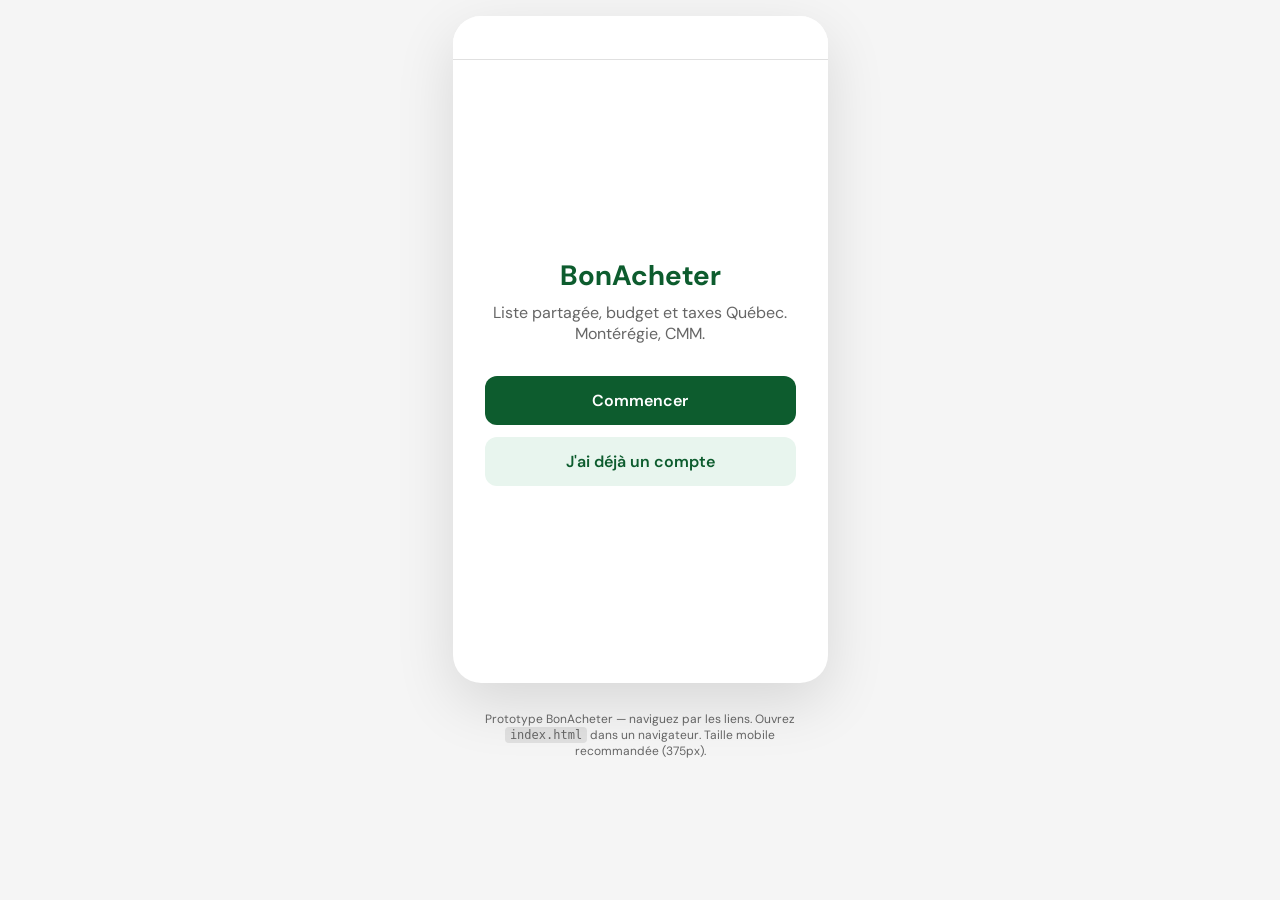
==== mockup/index.html @ 43c7885a "Initial import: BonAcheter iOS app, design, and docs SwiftUI app under ios/ with local auth, email v" ====
<!DOCTYPE html>
<html lang="fr">
<head>
  <meta charset="UTF-8">
  <meta name="viewport" content="width=device-width, initial-scale=1, maximum-scale=1, user-scalable=no">
  <title>BonAcheter — Prototype</title>
  <link rel="preconnect" href="https://fonts.googleapis.com">
  <link rel="preconnect" href="https://fonts.gstatic.com" crossorigin>
  <link href="https://fonts.googleapis.com/css2?family=DM+Sans:ital,opsz,wght@0,9..40,400;0,9..40,500;0,9..40,600;0,9..40,700&display=swap" rel="stylesheet">
  <link rel="stylesheet" href="styles.css">
</head>
<body>
  <div class="phone">
    <div class="status-bar"></div>

    <!-- Screen: Landing -->
    <div id="screen-landing" class="screen active">
      <div class="screen-content landing-content">
        <h1 class="logo">BonAcheter</h1>
        <p class="subtitle">Liste partagée, budget et taxes Québec.<br>Montérégie, CMM.</p>
        <a href="#screen-lang" class="btn btn-primary block">Commencer</a>
        <a href="#screen-dashboard" class="btn btn-secondary block">J'ai déjà un compte</a>
      </div>
    </div>

    <!-- Screen: Dashboard -->
    <div id="screen-dashboard" class="screen">
      <header class="header">
        <h2>Tableau de bord</h2>
      </header>
      <div class="screen-content dashboard-content">
        <div class="dashboard-summary">
          <p class="label">Budget période</p>
          <p class="budget-big">80 $ <span>restants / 200 $</span></p>
          <div class="progress"><div class="progress-fill" style="width:60%"></div></div>
        </div>
        <a href="#screen-list" class="dashboard-card">Ma liste <span class="arrow">→</span></a>
        <a href="#screen-budget" class="dashboard-card">Budget <span class="arrow">→</span></a>
        <a href="#screen-record" class="dashboard-card">
          Dernière course <span class="arrow">→</span>
          <span class="card-meta">IGA — 45,20 $</span>
        </a>
        <a href="#screen-settings" class="dashboard-card">Paramètres <span class="arrow">→</span></a>
      </div>
    </div>

    <!-- Screen: Onboarding Langue -->
    <div id="screen-lang" class="screen">
      <div class="screen-content">
        <h1 class="logo">BonAcheter</h1>
        <p class="subtitle">Choisissez votre langue</p>
        <div class="btn-group">
          <a href="#screen-household" class="btn btn-primary">Français</a>
          <a href="#screen-household" class="btn btn-secondary">English</a>
        </div>
      </div>
    </div>

    <!-- Screen: Créer / Rejoindre foyer -->
    <div id="screen-household" class="screen">
      <header class="header">
        <a href="#screen-lang" class="back">←</a>
        <h2>Foyer</h2>
      </header>
      <div class="screen-content">
        <a href="#screen-region" class="btn btn-primary block">Créer un foyer</a>
        <p class="or">ou</p>
        <input type="text" class="input" placeholder="Code d'invitation" aria-label="Code d'invitation">
        <a href="#screen-region" class="btn btn-secondary block">Rejoindre</a>
      </div>
    </div>

    <!-- Screen: Région -->
    <div id="screen-region" class="screen">
      <header class="header">
        <a href="#screen-household" class="back">←</a>
        <h2>Région d'achat</h2>
      </header>
      <div class="screen-content">
        <p class="label">Pays / Province</p>
        <p class="value">Canada — Québec</p>
        <p class="label">Région(s)</p>
        <label class="checkbox"><input type="checkbox" checked> Montérégie</label>
        <label class="checkbox"><input type="checkbox" checked> CMM</label>
        <p class="label">Ville</p>
        <select class="input">
          <option>Longueuil</option>
          <option>Saint-Jean-sur-Richelieu</option>
          <option>Montréal</option>
        </select>
        <a href="#screen-dashboard" class="btn btn-primary block">Continuer</a>
      </div>
    </div>

    <!-- Screen: Liste principale -->
    <div id="screen-list" class="screen">
      <header class="header">
        <h2>Ma liste</h2>
        <a href="#screen-dashboard" class="icon-home" aria-label="Accueil">⌂</a>
        <a href="#screen-settings" class="icon" aria-label="Paramètres">⚙</a>
      </header>
      <div class="budget-bar">
        <span>Budget</span>
        <span class="budget-value">120 $ / 200 $</span>
        <div class="progress"><div class="progress-fill" style="width:60%"></div></div>
        <span class="period">Bi-hebdo</span>
      </div>
      <div class="screen-content list-content">
        <ul class="item-list">
          <li class="item"><span class="item-name">Lait 2%</span><span class="item-meta">1 L · 0% tax</span></li>
          <li class="item"><span class="item-name">Pain brun</span><span class="item-meta">1 · 0% tax</span></li>
          <li class="item"><span class="item-name">Yogourt</span><span class="item-meta">2 · 14,98% tax</span></li>
        </ul>
        <a href="#screen-add-item" class="btn btn-primary block">+ Ajouter un article</a>
        <a href="#screen-record" class="btn btn-secondary block">J'ai fait les courses</a>
      </div>
    </div>

    <!-- Screen: Ajouter article -->
    <div id="screen-add-item" class="screen">
      <header class="header">
        <a href="#screen-list" class="back">←</a>
        <h2>Nouvel article</h2>
      </header>
      <div class="screen-content form">
        <label class="label">Nom</label>
        <input type="text" class="input" placeholder="ex. Lait 2%">
        <label class="label">Quantité / Unité</label>
        <div class="row">
          <input type="number" class="input" value="1" style="width:4rem">
          <input type="text" class="input" placeholder="L, kg, pièce" style="flex:1">
        </div>
        <label class="label">Taxe</label>
        <div class="btn-group small">
          <button type="button" class="btn btn-secondary active">0% (alimentaire)</button>
          <button type="button" class="btn btn-secondary">14,98% (taxable)</button>
        </div>
        <a href="#screen-scanner" class="btn btn-outline block">📷 Scanner code-barres</a>
        <a href="#screen-list" class="btn btn-primary block">Enregistrer</a>
      </div>
    </div>

    <!-- Screen: Scanner (mock) -->
    <div id="screen-scanner" class="screen">
      <header class="header">
        <a href="#screen-add-item" class="back">←</a>
        <h2>Scanner</h2>
      </header>
      <div class="scanner-area">
        <div class="scanner-placeholder">Vue caméra (mock)<br>Code-barres / QR</div>
        <a href="#screen-add-item" class="btn btn-primary">Simuler un scan réussi</a>
      </div>
    </div>

    <!-- Screen: Budget -->
    <div id="screen-budget" class="screen">
      <header class="header">
        <a href="#screen-dashboard" class="back">←</a>
        <h2>Budget</h2>
      </header>
      <div class="screen-content form">
        <label class="label">Période</label>
        <div class="btn-group small">
          <button type="button" class="btn btn-primary active">Bi-hebdo</button>
          <button type="button" class="btn btn-secondary">Mensuel</button>
        </div>
        <label class="label">Montant (CAD)</label>
        <input type="number" class="input" value="200" placeholder="200">
        <p class="muted">Solde actuel : 80 $ restants</p>
        <a href="#screen-dashboard" class="btn btn-primary block">Enregistrer</a>
      </div>
    </div>

    <!-- Screen: Enregistrer une course -->
    <div id="screen-record" class="screen">
      <header class="header">
        <a href="#screen-dashboard" class="back">←</a>
        <h2>Enregistrer la course</h2>
      </header>
      <div class="screen-content form">
        <input type="text" class="input" placeholder="Magasin (ex. IGA, Maxi)">
        <div class="purchase-items">
          <label class="checkbox row">
            <input type="checkbox">
            <span>Lait 2%</span>
            <input type="text" class="input price" placeholder="Prix $" style="width:5rem">
          </label>
          <label class="checkbox row">
            <input type="checkbox">
            <span>Pain brun</span>
            <input type="text" class="input price" placeholder="Prix $" style="width:5rem">
          </label>
          <label class="checkbox row">
            <input type="checkbox" checked>
            <span>Yogourt</span>
            <input type="text" class="input price" value="4.99" style="width:5rem">
          </label>
        </div>
        <div class="totals">
          <p>Sous-total <span>4,99 $</span></p>
          <p>Taxes <span>0,75 $</span></p>
          <p class="total">Total <span>5,74 $</span></p>
        </div>
        <a href="#screen-dashboard" class="btn btn-primary block">Enregistrer la course</a>
      </div>
    </div>

    <!-- Screen: Paramètres -->
    <div id="screen-settings" class="screen">
      <header class="header">
        <a href="#screen-dashboard" class="back">←</a>
        <h2>Paramètres</h2>
      </header>
      <div class="screen-content form">
        <p class="label">Région(s) d'achat</p>
        <p class="value">Montérégie, CMM — Longueuil</p>
        <p class="label">Langue</p>
        <select class="input"><option>Français</option><option>English</option></select>
        <p class="label">Foyer</p>
        <a href="#" class="btn btn-outline block">Inviter des membres</a>
        <a href="#screen-landing" class="btn btn-secondary block">Déconnexion</a>
      </div>
    </div>

    <!-- Nav: from list to budget (link in budget bar would go to #screen-budget) -->
  </div>

  <p class="prototype-note">Prototype BonAcheter — naviguez par les liens. Ouvrez <code>index.html</code> dans un navigateur. Taille mobile recommandée (375px).</p>

      <script>
    (function() {
      var hash = window.location.hash || '#screen-landing';
      function showScreen(id) {
        document.querySelectorAll('.screen').forEach(function(s) { s.classList.remove('active'); });
        var el = document.getElementById(id);
        if (el) el.classList.add('active');
      }
      window.addEventListener('hashchange', function() { showScreen(window.location.hash.slice(1)); });
      showScreen(hash.slice(1));
      var budgetBar = document.querySelector('.budget-bar');
      if (budgetBar) budgetBar.addEventListener('click', function() { window.location.hash = '#screen-budget'; });
    })();
  </script>
</body>
</html>
---- mockup/styles.css ----
/* BonAcheter — prototype mockup (mobile-first) */

:root {
  --bg: #f5f5f5;
  --surface: #fff;
  --text: #1a1a1a;
  --text-muted: #666;
  --primary: #0d5c2e;
  --primary-light: #e8f5ee;
  --border: #e0e0e0;
  --radius: 12px;
  --font: 'DM Sans', -apple-system, sans-serif;
}

* {
  box-sizing: border-box;
}

body {
  margin: 0;
  font-family: var(--font);
  font-size: 16px;
  background: var(--bg);
  color: var(--text);
  min-height: 100vh;
  display: flex;
  flex-direction: column;
  align-items: center;
  padding: 1rem;
}

.phone {
  width: 100%;
  max-width: 375px;
  min-height: 667px;
  background: var(--surface);
  border-radius: 28px;
  box-shadow: 0 20px 60px rgba(0,0,0,.12);
  overflow: hidden;
  position: relative;
}

.status-bar {
  height: 44px;
  background: var(--surface);
  border-bottom: 1px solid var(--border);
}

.screen {
  display: none;
  flex-direction: column;
  min-height: calc(667px - 44px);
}

.screen.active {
  display: flex;
}

.header {
  display: flex;
  align-items: center;
  justify-content: center;
  gap: 0.5rem;
  padding: 12px 16px;
  border-bottom: 1px solid var(--border);
  position: relative;
}

.header .back {
  position: absolute;
  left: 16px;
  color: var(--primary);
  text-decoration: none;
  font-weight: 600;
}

.header .icon {
  position: absolute;
  right: 16px;
  color: var(--text);
  text-decoration: none;
  font-size: 1.25rem;
}

.header .icon-home {
  position: absolute;
  right: 48px;
  color: var(--text);
  text-decoration: none;
  font-size: 1.25rem;
}

.header h2 {
  margin: 0;
  font-size: 1.125rem;
  font-weight: 600;
}

.screen-content {
  flex: 1;
  padding: 24px 20px;
  overflow-y: auto;
}

.screen-content.form .label,
.screen-content .label {
  display: block;
  font-size: 0.875rem;
  color: var(--text-muted);
  margin-top: 1rem;
  margin-bottom: 0.25rem;
}

.screen-content.form .label:first-child,
.screen-content .label:first-child { margin-top: 0; }

/* Landing */
#screen-landing .landing-content,
#screen-lang .screen-content {
  display: flex;
  flex-direction: column;
  align-items: center;
  justify-content: center;
  text-align: center;
  padding: 2rem;
}

#screen-landing .landing-content .btn { margin-bottom: 0.75rem; }
#screen-landing .landing-content .btn:last-child { margin-bottom: 0; }

/* Dashboard */
.dashboard-content { padding-top: 0.5rem; }

.dashboard-summary {
  background: var(--primary-light);
  border-radius: var(--radius);
  padding: 1rem 1.25rem;
  margin-bottom: 1.25rem;
}

.dashboard-summary .label { margin: 0 0 0.25rem; }

.budget-big {
  font-size: 1.25rem;
  font-weight: 700;
  color: var(--primary);
  margin: 0 0 0.5rem;
}

.budget-big span { font-weight: 400; color: var(--text-muted); font-size: 0.9375rem; }

.dashboard-summary .progress { margin: 0.5rem 0 0; }

.dashboard-card {
  display: flex;
  flex-wrap: wrap;
  align-items: center;
  justify-content: space-between;
  padding: 1rem 1.25rem;
  margin-bottom: 0.5rem;
  border: 1px solid var(--border);
  border-radius: var(--radius);
  text-decoration: none;
  color: var(--text);
  font-weight: 500;
  transition: background 0.15s;
}

.dashboard-card:hover { background: var(--bg); }

.dashboard-card .arrow {
  font-size: 1rem;
  color: var(--text-muted);
}

.dashboard-card .card-meta {
  width: 100%;
  font-size: 0.8125rem;
  font-weight: 400;
  color: var(--text-muted);
  margin-top: 0.25rem;
}

/* Onboarding langue */
#screen-lang .screen-content {
  display: flex;
  flex-direction: column;
  align-items: center;
  justify-content: center;
  text-align: center;
  padding: 2rem;
}

.logo {
  font-size: 1.75rem;
  font-weight: 700;
  color: var(--primary);
  margin: 0 0 0.5rem;
}

.subtitle {
  color: var(--text-muted);
  margin: 0 0 2rem;
}

.btn-group {
  display: flex;
  flex-direction: column;
  gap: 0.75rem;
  width: 100%;
}

.btn-group.small {
  flex-direction: row;
  flex-wrap: wrap;
}

.btn {
  display: inline-flex;
  align-items: center;
  justify-content: center;
  padding: 14px 20px;
  border-radius: var(--radius);
  font-family: var(--font);
  font-size: 1rem;
  font-weight: 600;
  text-decoration: none;
  border: none;
  cursor: pointer;
  transition: opacity 0.15s;
}

.btn:hover { opacity: 0.9; }

.btn-primary {
  background: var(--primary);
  color: #fff;
}

.btn-secondary {
  background: var(--primary-light);
  color: var(--primary);
}

.btn-outline {
  background: transparent;
  color: var(--primary);
  border: 2px solid var(--primary);
}

.btn.block { width: 100%; }

.or {
  text-align: center;
  margin: 1rem 0;
  color: var(--text-muted);
  font-size: 0.875rem;
}

.input {
  width: 100%;
  padding: 12px 14px;
  border: 1px solid var(--border);
  border-radius: 8px;
  font-family: var(--font);
  font-size: 1rem;
  margin-bottom: 0.75rem;
}

.input:last-of-type { margin-bottom: 1rem; }

.checkbox {
  display: flex;
  align-items: center;
  gap: 0.5rem;
  margin-bottom: 0.5rem;
  cursor: pointer;
}

.checkbox.row {
  flex-wrap: wrap;
  gap: 0.5rem;
}

.checkbox input { flex-shrink: 0; }

.value {
  color: var(--text-muted);
  font-size: 0.9375rem;
  margin: 0 0 1rem;
}

/* Budget bar on list */
.budget-bar {
  padding: 12px 20px;
  background: var(--primary-light);
  border-bottom: 1px solid var(--border);
  cursor: pointer;
}

.budget-bar span { font-size: 0.8125rem; color: var(--text-muted); }

.budget-value { font-weight: 600; color: var(--primary); margin-left: 0.5rem; }

.progress {
  height: 6px;
  background: var(--border);
  border-radius: 3px;
  margin: 6px 0 4px;
  overflow: hidden;
}

.progress-fill {
  height: 100%;
  background: var(--primary);
  border-radius: 3px;
  transition: width 0.2s;
}

.period { font-size: 0.75rem; color: var(--text-muted); }

/* List */
.list-content { padding-top: 0.5rem; }

.item-list {
  list-style: none;
  padding: 0;
  margin: 0 0 1.5rem;
}

.item {
  display: flex;
  justify-content: space-between;
  align-items: center;
  padding: 14px 0;
  border-bottom: 1px solid var(--border);
}

.item-name { font-weight: 500; }

.item-meta { font-size: 0.8125rem; color: var(--text-muted); }

/* Scanner mock */
.scanner-area {
  flex: 1;
  display: flex;
  flex-direction: column;
  align-items: center;
  justify-content: center;
  padding: 2rem;
  background: #111;
  color: #666;
}

.scanner-placeholder {
  text-align: center;
  margin-bottom: 2rem;
  font-size: 0.875rem;
}

.scanner-area .btn-primary { background: #333; }

/* Purchase / totals */
.purchase-items { margin: 1rem 0; }

.purchase-items .checkbox { margin-bottom: 0.75rem; }

.purchase-items .price { margin-bottom: 0; margin-left: auto; }

.totals {
  border-top: 1px solid var(--border);
  padding-top: 1rem;
  margin: 1rem 0;
  font-size: 0.9375rem;
}

.totals p { display: flex; justify-content: space-between; margin: 0.25rem 0; }

.totals .total { font-weight: 700; font-size: 1.125rem; margin-top: 0.5rem; }

.muted { font-size: 0.8125rem; color: var(--text-muted); margin: 0.5rem 0; }

.row {
  display: flex;
  align-items: center;
  gap: 0.5rem;
}

.prototype-note {
  max-width: 375px;
  margin-top: 1rem;
  padding: 0.75rem;
  font-size: 0.75rem;
  color: var(--text-muted);
  text-align: center;
}

.prototype-note code { background: var(--border); padding: 0.1em 0.4em; border-radius: 4px; }
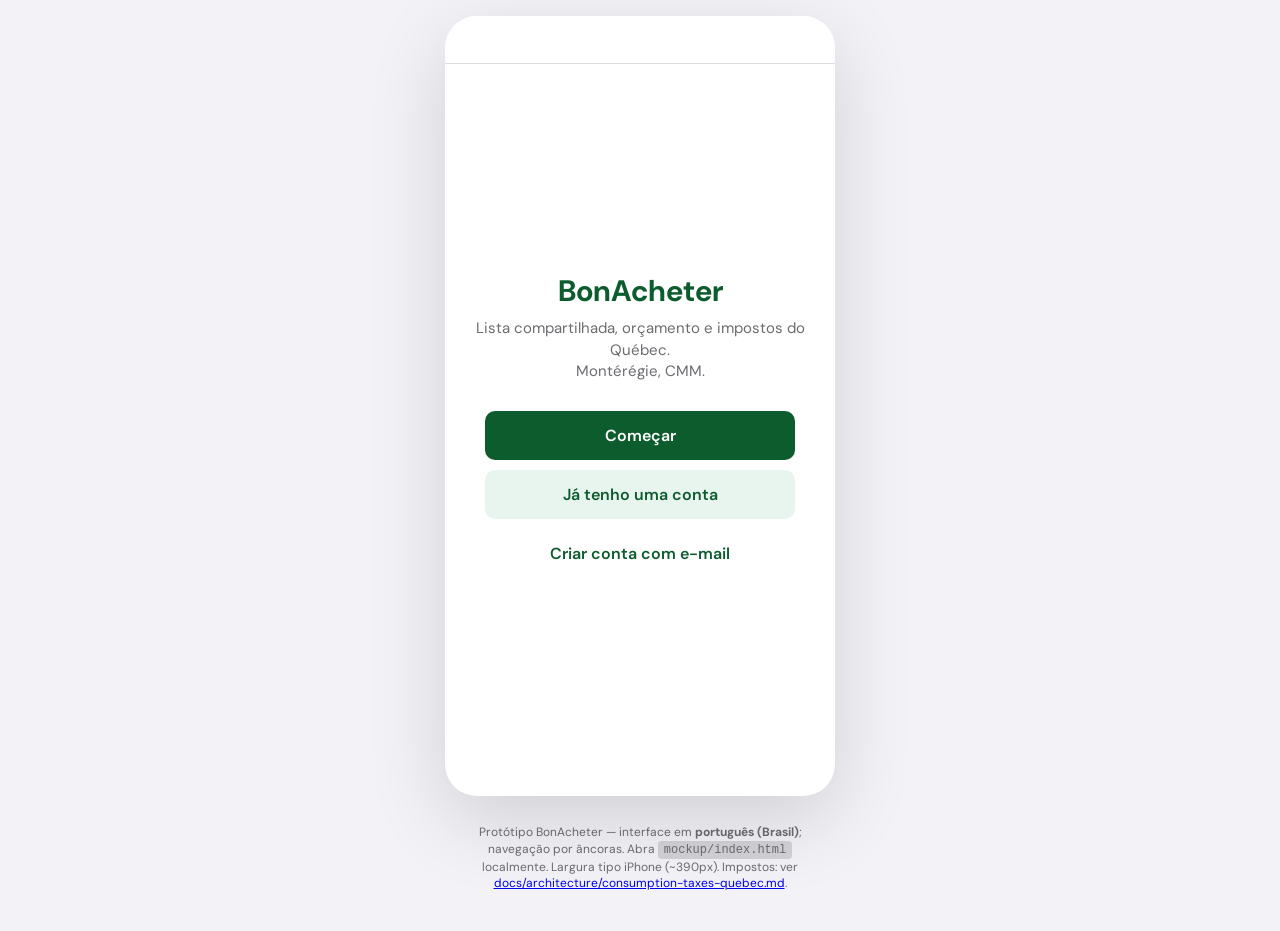
==== commit 952e64c7: "feat(ios): transparência fiscal alinhada ao mockup (Québec) - ListItem.taxCategorySource e TaxCatego" ====
--- a/mockup/index.html
+++ b/mockup/index.html
@@ -1,9 +1,9 @@
 <!DOCTYPE html>
-<html lang="fr">
+<html lang="pt-BR">
 <head>
   <meta charset="UTF-8">
-  <meta name="viewport" content="width=device-width, initial-scale=1, maximum-scale=1, user-scalable=no">
-  <title>BonAcheter — Prototype</title>
+  <meta name="viewport" content="width=device-width, initial-scale=1, viewport-fit=cover">
+  <title>BonAcheter — Protótipo</title>
   <link rel="preconnect" href="https://fonts.googleapis.com">
   <link rel="preconnect" href="https://fonts.gstatic.com" crossorigin>
   <link href="https://fonts.googleapis.com/css2?family=DM+Sans:ital,opsz,wght@0,9..40,400;0,9..40,500;0,9..40,600;0,9..40,700&display=swap" rel="stylesheet">
@@ -11,235 +11,582 @@
 </head>
 <body>
   <div class="phone">
-    <div class="status-bar"></div>
-
-    <!-- Screen: Landing -->
-    <div id="screen-landing" class="screen active">
-      <div class="screen-content landing-content">
-        <h1 class="logo">BonAcheter</h1>
-        <p class="subtitle">Liste partagée, budget et taxes Québec.<br>Montérégie, CMM.</p>
-        <a href="#screen-lang" class="btn btn-primary block">Commencer</a>
-        <a href="#screen-dashboard" class="btn btn-secondary block">J'ai déjà un compte</a>
+    <div class="status-bar" aria-hidden="true"></div>
+
+    <div class="stage">
+      <div id="screen-landing" class="screen active">
+        <div class="screen-body screen-body--center">
+          <h1 class="logo">BonAcheter</h1>
+          <p class="subtitle">Lista compartilhada, orçamento e impostos do Québec.<br>Montérégie, CMM.</p>
+          <a href="#screen-lang" class="btn btn-primary block">Começar</a>
+          <a href="#screen-dashboard" class="btn btn-secondary block">Já tenho uma conta</a>
+          <a href="#screen-signup" class="btn btn-ghost block">Criar conta com e-mail</a>
+        </div>
+      </div>
+
+      <div id="screen-signup" class="screen">
+        <header class="header">
+          <a href="#screen-landing" class="back" aria-label="Voltar">←</a>
+          <h2>Conta</h2>
+        </header>
+        <div class="screen-body">
+          <p class="muted">Protótipo: telas de login com passkey / e-mail estão no app iOS.</p>
+          <label class="field-label" for="signup-email">E-mail</label>
+          <input id="signup-email" type="email" class="input" placeholder="voce@exemplo.ca" autocomplete="off">
+          <a href="#screen-lang" class="btn btn-primary block">Continuar (mock)</a>
+        </div>
+      </div>
+
+      <div id="screen-lang" class="screen">
+        <div class="screen-body screen-body--center">
+          <h1 class="logo">BonAcheter</h1>
+          <p class="subtitle">Escolha seu idioma</p>
+          <p class="hint">Você pode fixar um idioma ou seguir o sistema (app iOS).</p>
+          <a href="#screen-household" class="btn btn-primary block">Português</a>
+          <a href="#screen-household" class="btn btn-secondary block">English</a>
+        </div>
+      </div>
+
+      <div id="screen-household" class="screen">
+        <header class="header">
+          <a href="#screen-lang" class="back" aria-label="Voltar">←</a>
+          <h2>Lar</h2>
+        </header>
+        <div class="screen-body">
+          <a href="#screen-region" class="btn btn-primary block">Criar um lar</a>
+          <p class="or">ou</p>
+          <label class="field-label" for="invite-code">Código de convite</label>
+          <input id="invite-code" type="text" class="input" placeholder="Código de convite" autocomplete="off">
+          <a href="#screen-region" class="btn btn-secondary block">Entrar</a>
+        </div>
+      </div>
+
+      <div id="screen-region" class="screen">
+        <header class="header">
+          <a href="#screen-household" class="back" aria-label="Voltar">←</a>
+          <h2>Região de compra</h2>
+        </header>
+        <div class="screen-body">
+          <label class="field-label">País / província</label>
+          <p class="muted" style="margin-top:0">Canadá — Québec</p>
+          <label class="field-label">Região(ões)</label>
+          <label class="checkbox-line"><input type="checkbox" checked> Montérégie</label>
+          <label class="checkbox-line"><input type="checkbox" checked> CMM</label>
+          <label class="field-label" for="city">Cidade</label>
+          <select id="city" class="input">
+            <option>Longueuil</option>
+            <option>Saint-Jean-sur-Richelieu</option>
+            <option>Montréal</option>
+          </select>
+          <a href="#screen-dashboard" class="btn btn-primary block">Continuar</a>
+        </div>
+      </div>
+
+      <div id="screen-dashboard" class="screen">
+        <header class="header">
+          <h2>Painel</h2>
+        </header>
+        <div class="screen-body screen-body--flush">
+          <div class="hero-budget">
+            <p class="label">Orçamento do período</p>
+            <p class="amount">80 $ <span>restantes / 200 $</span></p>
+            <div class="progress"><div class="progress-fill" style="width:60%"></div></div>
+          </div>
+          <p class="section-title">Acesso rápido</p>
+          <div class="card card--flush">
+            <a href="#screen-list" class="card-row">
+              <span class="row-icon" aria-hidden="true">☰</span>
+              <span class="row-text">Minha lista</span>
+              <span class="chevron">›</span>
+            </a>
+            <a href="#screen-budget" class="card-row">
+              <span class="row-icon" aria-hidden="true">$</span>
+              <span class="row-text">Orçamento</span>
+              <span class="chevron">›</span>
+            </a>
+            <a href="#screen-record" class="card-row">
+              <span class="row-icon" aria-hidden="true">🛒</span>
+              <span class="row-text">Última compra</span>
+              <span class="chevron">›</span>
+              <span class="row-meta" style="flex-basis:100%;margin-left:40px;margin-top:-4px">IGA — 45,20 $</span>
+            </a>
+            <a href="#screen-settings" class="card-row">
+              <span class="row-icon" aria-hidden="true">⚙</span>
+              <span class="row-text">Ajustes</span>
+              <span class="chevron">›</span>
+            </a>
+          </div>
+        </div>
+      </div>
+
+      <div id="screen-list" class="screen">
+        <header class="header">
+          <h2>Minha lista</h2>
+          <a href="#screen-dashboard" class="icon-link icon-link--home" aria-label="Início">⌂</a>
+          <a href="#screen-settings" class="icon-link" aria-label="Ajustes">⚙</a>
+        </header>
+        <div class="screen-body screen-body--flush" style="padding-top:0">
+          <div class="list-budget-strip" id="list-budget-strip" role="button" tabindex="0">
+            <div class="row-top">
+              <span>Orçamento</span>
+              <strong>120 $ / 200 $</strong>
+            </div>
+            <div class="progress"><div class="progress-fill" style="width:60%"></div></div>
+            <p class="period">Quinzenal</p>
+          </div>
+          <p class="section-title">Itens</p>
+          <div class="card card--flush">
+            <div class="item-block">
+              <a href="#screen-item-lait">
+                <div class="title">Leite 2%</div>
+                <div class="sub">1 L · 0% imposto
+Código de barras 3017620422003</div>
+                <span class="tax-source tax-source--off">Escolha manual</span>
+              </a>
+            </div>
+            <div class="item-block">
+              <a href="#screen-item-pain">
+                <div class="title">Pão integral</div>
+                <div class="sub">1 un. · 0% imposto</div>
+                <span class="tax-source tax-source--off">Escolha manual</span>
+              </a>
+            </div>
+            <div class="item-block">
+              <a href="#screen-item-yogourt">
+                <div class="title">Iogurte</div>
+                <div class="sub">2 un. · 14,98% imposto</div>
+                <div class="stats">Méd. 4,45 $ · mín. 3,99 $ · máx. 4,99 $</div>
+                <span class="tax-source">Estim. Open Food Facts — categorias do produto</span>
+              </a>
+            </div>
+          </div>
+          <p class="section-title">Ações</p>
+          <div class="card card--flush">
+            <a href="#screen-add-item" class="card-row">
+              <span class="row-icon" aria-hidden="true">＋</span>
+              <span class="row-text">Adicionar item</span>
+              <span class="chevron">›</span>
+            </a>
+            <a href="#screen-record" class="card-row">
+              <span class="row-text">Fiz as compras</span>
+              <span class="chevron">›</span>
+            </a>
+          </div>
+        </div>
+      </div>
+
+      <div id="screen-item-lait" class="screen">
+        <header class="header">
+          <a href="#screen-list" class="back" aria-label="Voltar">←</a>
+          <h2>Leite 2%</h2>
+        </header>
+        <div class="screen-body screen-body--flush">
+          <p class="section-title">Resumo</p>
+          <p class="muted" style="padding:12px 16px;margin:0">Nenhuma compra registrada para este item.</p>
+        </div>
+      </div>
+
+      <div id="screen-item-pain" class="screen">
+        <header class="header">
+          <a href="#screen-list" class="back" aria-label="Voltar">←</a>
+          <h2>Pão integral</h2>
+        </header>
+        <div class="screen-body screen-body--flush">
+          <p class="section-title">Resumo</p>
+          <p class="muted" style="padding:12px 16px;margin:0">Nenhuma compra registrada para este item.</p>
+        </div>
+      </div>
+
+      <div id="screen-item-yogourt" class="screen">
+        <header class="header">
+          <a href="#screen-list" class="back" aria-label="Voltar">←</a>
+          <h2>Iogurte</h2>
+        </header>
+        <div class="screen-body screen-body--flush">
+          <p class="section-title">Resumo</p>
+          <div class="card card--flush">
+            <div class="history-stat"><span>Média</span><span>4,45 $</span></div>
+            <div class="history-stat"><span>Mais barato</span><span>3,99 $</span></div>
+            <div class="history-stat"><span>Mais caro</span><span>4,99 $</span></div>
+            <div class="history-stat"><span>Compras</span><span>5</span></div>
+          </div>
+          <p class="section-title">Histórico</p>
+          <div class="card card--flush">
+            <div class="history-entry">
+              <div class="line1"><span>28 de março de 2026</span><span class="price">4,99 $</span></div>
+              <div class="store">IGA</div>
+            </div>
+            <div class="history-entry">
+              <div class="line1"><span>15 de março de 2026</span><span class="price">4,29 $</span></div>
+              <div class="store">Maxi</div>
+            </div>
+          </div>
+        </div>
+      </div>
+
+      <div id="screen-add-item" class="screen">
+        <header class="header">
+          <a href="#screen-list" class="back" aria-label="Voltar">←</a>
+          <h2>Novo item</h2>
+        </header>
+        <div class="screen-body screen-body--flush" style="padding-top:8px">
+          <label class="field-label" for="item-name">Nome</label>
+          <input id="item-name" type="text" class="input" placeholder="ex. Leite 2%">
+          <label class="field-label" for="barcode-off">Código de barras (Open Food Facts)</label>
+          <input id="barcode-off" type="text" class="input" placeholder="8+ dígitos (EAN/UPC)" inputmode="numeric">
+          <button type="button" class="btn btn-secondary btn-sm">Buscar produto</button>
+          <label class="field-label">Quantidade / unidade</label>
+          <div class="row-inputs">
+            <input type="number" class="input input--narrow" value="1" aria-label="Quantidade">
+            <select class="input" aria-label="Unidade">
+              <option>un.</option>
+              <option>L</option>
+              <option>kg</option>
+            </select>
+          </div>
+          <label class="field-label">Imposto · categoria</label>
+          <div class="seg" id="tax-seg" role="group" aria-label="Categoria de imposto">
+            <button type="button" class="active" data-tax="zero">0% (alimentação básica)</button>
+            <button type="button" data-tax="taxable">14,98% (tributado)</button>
+          </div>
+          <div class="info-callout" id="tax-source-callout">
+            <strong>Origem da categoria</strong>
+            <span id="tax-source-text">Escolha manual — você pode alterar após a leitura ou conforme o rótulo na loja.</span>
+          </div>
+          <p class="disclaimer">Apenas indicativo — este protótipo não substitui orientação fiscal. Em dúvida, consulte Revenu Québec ou a ARC.</p>
+          <details class="tax-details tax-details--inline">
+            <summary>Como essa categoria é definida</summary>
+            <div class="detail-body">
+              <p style="margin:0 0 8px"><strong>Fontes possíveis:</strong></p>
+              <ul style="margin:0;padding-left:1.25rem">
+                <li><strong>Sua escolha</strong> no controle acima;</li>
+                <li><strong>Open Food Facts</strong> após scan ou busca (heurística nas categorias do produto);</li>
+                <li><strong>Valor padrão</strong> do app quando não há outra fonte.</li>
+              </ul>
+              <p style="margin:10px 0 0;font-size:0.75rem">Documentação: <a href="../docs/architecture/consumption-taxes-quebec.md" target="_blank" rel="noopener">consumption-taxes-quebec.md</a>. O app guarda o booleano <code>isTaxable</code>, não o detalhe legal por artigo.</p>
+            </div>
+          </details>
+          <p class="link-inline"><a href="#screen-tax-info">ℹ️ GST/QST (TPS/TVQ) e links oficiais</a></p>
+          <a href="#screen-scanner" class="btn btn-outline block">Ler código de barras</a>
+          <a href="#screen-list" class="btn btn-primary block">Salvar</a>
+        </div>
+      </div>
+
+      <div id="screen-tax-info" class="screen">
+        <header class="header">
+          <a href="#screen-add-item" class="back" aria-label="Voltar">←</a>
+          <h2>Fontes dos impostos (Québec)</h2>
+        </header>
+        <div class="screen-body">
+          <div class="info-callout">
+            <strong>1. Taxa combinada exibida (14,98&nbsp;% neste protótipo)</strong>
+            Em linhas « tributáveis », o app iOS aplica um fator único arredondado (ver <code>RecordPurchaseView</code>, coeficiente <code>0.1498</code>) para estimar o orçamento. Na prática, GST/TPS (5&nbsp;%) e QST/TVQ (9,975&nbsp;%) seguem as regras oficiais no caixa; o detalhe aqui é <strong>só indicativo</strong>. Leia também <a href="../docs/architecture/consumption-taxes-quebec.md" target="_blank" rel="noopener">docs/architecture/consumption-taxes-quebec.md</a>.
+          </div>
+          <div class="info-callout">
+            <strong>2. Origem da categoria (0&nbsp;% vs tributável)</strong>
+            Pode vir da <strong>sua escolha</strong>, de uma <strong>sugestão Open Food Facts</strong> (categorias do produto, heurística em <code>OpenFoodFactsClient</code>) ou de um padrão do app. Isso não é certificação fiscal por código de barras.
+          </div>
+          <p class="field-label" style="margin-top:12px">3. Referências oficiais</p>
+          <div class="card">
+            <a href="https://www.revenuquebec.ca/en/businesses/consumption-taxes/gsthst-and-qst/collecting-gst-and-qst/calculating-the-taxes/" class="card-row" target="_blank" rel="noopener noreferrer">
+              <span class="row-text">Revenu Québec — cálculo dos impostos</span>
+              <span class="chevron">›</span>
+            </a>
+            <a href="https://www.revenuquebec.ca/en/businesses/consumption-taxes/gsthst-and-qst/special-cases-gsthst-and-qst/food-services-sector-applying-the-gst-and-qst/grocery-and-convenience-stores/" class="card-row" target="_blank" rel="noopener noreferrer">
+              <span class="row-text">Mercearias (GST e QST)</span>
+              <span class="chevron">›</span>
+            </a>
+            <a href="https://www.canada.ca/en/revenue-agency/services/tax/businesses/topics/gst-hst-businesses.html" class="card-row" target="_blank" rel="noopener noreferrer">
+              <span class="row-text">ARC — GST/HST (empresas)</span>
+              <span class="chevron">›</span>
+            </a>
+          </div>
+          <p class="disclaimer" style="margin-top:16px">BonAcheter é para estimativa de orçamento familiar, não conformidade fiscal de lojistas.</p>
+          <a href="#screen-add-item" class="btn btn-primary block">Voltar</a>
+        </div>
+      </div>
+
+      <div id="screen-scanner" class="screen">
+        <header class="header">
+          <a href="#screen-add-item" class="back" aria-label="Voltar">←</a>
+          <h2>Leitor</h2>
+        </header>
+        <div class="scanner-stage">
+          <p class="scanner-hint">Vista da câmera — código de barras / QR</p>
+          <a href="#screen-add-item-scanned" class="btn btn-primary">Simular leitura bem-sucedida</a>
+        </div>
+      </div>
+
+      <div id="screen-add-item-scanned" class="screen">
+        <header class="header">
+          <a href="#screen-list" class="back" aria-label="Voltar">←</a>
+          <h2>Novo item</h2>
+        </header>
+        <div class="screen-body screen-body--flush" style="padding-top:8px">
+          <label class="field-label">Nome</label>
+          <input type="text" class="input" value="Barra de cereal orgânica" readonly>
+          <label class="field-label">Código de barras (Open Food Facts)</label>
+          <input type="text" class="input" value="3274080005003" readonly>
+          <label class="field-label">Quantidade / unidade</label>
+          <div class="row-inputs">
+            <input type="number" class="input input--narrow" value="1">
+            <select class="input"><option>un.</option></select>
+          </div>
+          <label class="field-label">Imposto · categoria</label>
+          <div class="seg">
+            <button type="button">0% (alimentação básica)</button>
+            <button type="button" class="active">14,98% (tributado)</button>
+          </div>
+          <div class="info-callout">
+            <strong>Origem da categoria</strong>
+            Estimativa Open Food Facts — categorias do produto (heurística Québec, MVP).
+          </div>
+          <p class="disclaimer">Confira sempre o rótulo ou o recibo: a categoria pode estar errada.</p>
+          <p class="link-inline"><a href="#screen-tax-info">ℹ️ GST/QST e fontes oficiais</a></p>
+          <a href="#screen-list" class="btn btn-primary block">Salvar</a>
+        </div>
+      </div>
+
+      <div id="screen-budget" class="screen">
+        <header class="header">
+          <a href="#screen-dashboard" class="back" aria-label="Voltar">←</a>
+          <h2>Orçamento</h2>
+        </header>
+        <div class="screen-body">
+          <label class="field-label">Período</label>
+          <div class="seg" id="budget-period-seg">
+            <button type="button" class="active">Quinzenal</button>
+            <button type="button">Mensal</button>
+          </div>
+          <label class="field-label" for="budget-amt">Valor (CAD)</label>
+          <input id="budget-amt" type="number" class="input" value="200">
+          <p class="muted">Saldo atual: 80 $ restantes</p>
+          <a href="#screen-dashboard" class="btn btn-primary block">Salvar</a>
+        </div>
+      </div>
+
+      <div id="screen-record" class="screen">
+        <header class="header">
+          <a href="#screen-list" class="back" aria-label="Voltar">←</a>
+          <h2>Registrar compra</h2>
+        </header>
+        <div class="screen-body screen-body--flush" style="padding-top:8px">
+          <label class="field-label" for="store-name">Loja</label>
+          <input id="store-name" type="text" class="input" placeholder="ex. IGA, Maxi">
+          <p class="section-title">Itens comprados</p>
+          <div class="card card--flush purchase-list">
+            <label class="check-line">
+              <input type="checkbox">
+              <span class="name">Leite 2%</span>
+              <input type="text" class="price-input" placeholder="0.00" inputmode="decimal">
+            </label>
+            <label class="check-line">
+              <input type="checkbox">
+              <span class="name">Pão integral</span>
+              <input type="text" class="price-input" placeholder="0.00" inputmode="decimal">
+            </label>
+            <label class="check-line">
+              <input type="checkbox" checked>
+              <span class="name">Iogurte</span>
+              <input type="text" class="price-input" value="4.99" inputmode="decimal">
+            </label>
+          </div>
+          <details class="tax-details">
+            <summary>Detalhe dos impostos (GST/QST) — fonte: estimativa de orçamento</summary>
+            <div class="detail-body">
+              <p style="margin:0 0 8px"><strong>Indicativo:</strong> subtotal das linhas marcadas como tributáveis na lista (aqui só o iogurte a 4,99&nbsp;$), com a <strong>mesma simplificação do app</strong> (arredondamentos):</p>
+              <div class="detail-row"><span>GST/TPS 5&nbsp;% (sobre base tributável)</span><span>0,25&nbsp;$</span></div>
+              <div class="detail-row"><span>QST/TVQ 9,975&nbsp;% (ilustrativo na mesma base pré-TPS)</span><span>0,50&nbsp;$</span></div>
+              <div class="detail-row" style="font-weight:600;color:var(--text)"><span>Impostos (total do protótipo)</span><span>0,75&nbsp;$</span></div>
+              <p style="font-size:0.75rem;margin:10px 0 0;opacity:0.9">No caixa, a TVQ segue as regras do Revenu Québec (em geral sobre o valor já com TPS). Alimentos básicos isentos: 0&nbsp;% em ambos nos casos previstos — por isso a <a href="#screen-tax-info">fonte da categoria</a> por item importa.</p>
+            </div>
+          </details>
+          <div class="totals">
+            <div class="totals-row"><span>Subtotal</span><span>4,99 $</span></div>
+            <div class="totals-row"><span>Impostos</span><span>0,75 $</span></div>
+            <div class="totals-row total"><span>Total</span><span>5,74 $</span></div>
+          </div>
+          <p class="section-title">Resumo</p>
+          <a href="#screen-dashboard" class="btn btn-primary block">Salvar compra</a>
+        </div>
+      </div>
+
+      <div id="screen-settings" class="screen">
+        <header class="header">
+          <a href="#screen-dashboard" class="back" aria-label="Voltar">←</a>
+          <h2>Ajustes</h2>
+        </header>
+        <div class="screen-body screen-body--flush">
+          <p class="section-title">Conta</p>
+          <div class="card card--flush">
+            <div class="toggle-row">
+              <div>
+                <div class="t-label">Conectado</div>
+                <div class="t-sub">voce@exemplo.ca (wireframe)</div>
+              </div>
+            </div>
+            <a href="#" class="card-row" style="color:var(--primary)"><span class="row-text">Adicionar chave de acesso</span><span class="chevron">›</span></a>
+          </div>
+          <p class="section-title">Região(ões) de compra</p>
+          <p class="muted" style="margin-top:0;padding:0 16px">Montérégie, CMM — Longueuil</p>
+          <p class="section-title">Idioma</p>
+          <div class="card card--flush">
+            <label class="card-row" style="cursor:default">
+              <span class="row-text">Exibição</span>
+              <select class="input" style="width:auto;flex:1;max-width:11rem;margin:0" aria-label="Idioma">
+                <option>Português (Brasil)</option>
+                <option>English</option>
+                <option>Français</option>
+                <option>Español</option>
+                <option>Idioma do sistema</option>
+              </select>
+            </label>
+          </div>
+          <p class="section-title">Unidades de medida</p>
+          <div class="card card--flush">
+            <label class="card-row" style="cursor:default">
+              <span class="row-text">Sistema</span>
+              <select class="input" style="width:auto;flex:1;max-width:12rem;margin:0">
+                <option>Brasil e Canadá (métrico)</option>
+                <option>Estados Unidos (US)</option>
+              </select>
+            </label>
+          </div>
+          <p class="footer-text">O métrico (L, kg, g, ml) combina com rótulos comuns no Brasil e no Canadá.</p>
+          <p class="section-title">Lar</p>
+          <div class="card card--flush">
+            <div class="card-row" style="cursor:default">
+              <span class="row-text">Código de convite</span>
+              <span class="mono">BAC-7F2-Q9</span>
+            </div>
+            <a href="#" class="card-row"><span class="row-text">Copiar código</span></a>
+            <a href="#" class="card-row"><span class="row-text">Compartilhar convite</span></a>
+          </div>
+          <p class="footer-text">O mesmo código em cada aparelho sincronizará quando o servidor estiver ativo (veja a doc).</p>
+          <p class="section-title">Comunidade</p>
+          <div class="card card--flush">
+            <div class="toggle-row">
+              <div>
+                <div class="t-label">Compartilhar preços (comunidade)</div>
+                <div class="t-sub">Contribuir com médias anônimas quando a API estiver disponível.</div>
+              </div>
+              <button type="button" class="toggle" id="toggle-community" aria-pressed="false" aria-label="Compartilhar preços"></button>
+            </div>
+          </div>
+          <p class="section-title">Referências fiscais (Québec)</p>
+          <p class="footer-text" style="margin-top:0">Links oficiais para checar produtos isentos vs tributáveis — o protótipo não aplica essas regras em tempo real. Documentação do projeto: <a href="../docs/architecture/consumption-taxes-quebec.md" target="_blank" rel="noopener">consumption-taxes-quebec.md</a>.</p>
+          <div class="card card--flush">
+            <a href="https://www.revenuquebec.ca" class="card-row" target="_blank" rel="noopener noreferrer">
+              <span class="row-text">Revenu Québec — início</span>
+              <span class="chevron">›</span>
+            </a>
+            <a href="https://www.revenuquebec.ca/fr/citoyens/taxes/biens-et-services-taxables-detaxes-ou-exoneres/tps-et-tvq/alimentation-produits-taxables-detaxes-ou-exoneres/" class="card-row" target="_blank" rel="noopener noreferrer">
+              <span class="row-text">Alimentação — tributados ou isentos</span>
+              <span class="chevron">›</span>
+            </a>
+            <a href="https://www.canada.ca/fr/agence-revenu.html" class="card-row" target="_blank" rel="noopener noreferrer">
+              <span class="row-text">Agência da Receita do Canadá</span>
+              <span class="chevron">›</span>
+            </a>
+          </div>
+          <a href="#screen-landing" class="btn btn-secondary block" style="margin-top:20px">Sair</a>
+        </div>
       </div>
     </div>
 
-    <!-- Screen: Dashboard -->
-    <div id="screen-dashboard" class="screen">
-      <header class="header">
-        <h2>Tableau de bord</h2>
-      </header>
-      <div class="screen-content dashboard-content">
-        <div class="dashboard-summary">
-          <p class="label">Budget période</p>
-          <p class="budget-big">80 $ <span>restants / 200 $</span></p>
-          <div class="progress"><div class="progress-fill" style="width:60%"></div></div>
-        </div>
-        <a href="#screen-list" class="dashboard-card">Ma liste <span class="arrow">→</span></a>
-        <a href="#screen-budget" class="dashboard-card">Budget <span class="arrow">→</span></a>
-        <a href="#screen-record" class="dashboard-card">
-          Dernière course <span class="arrow">→</span>
-          <span class="card-meta">IGA — 45,20 $</span>
-        </a>
-        <a href="#screen-settings" class="dashboard-card">Paramètres <span class="arrow">→</span></a>
-      </div>
-    </div>
-
-    <!-- Screen: Onboarding Langue -->
-    <div id="screen-lang" class="screen">
-      <div class="screen-content">
-        <h1 class="logo">BonAcheter</h1>
-        <p class="subtitle">Choisissez votre langue</p>
-        <div class="btn-group">
-          <a href="#screen-household" class="btn btn-primary">Français</a>
-          <a href="#screen-household" class="btn btn-secondary">English</a>
-        </div>
-      </div>
-    </div>
-
-    <!-- Screen: Créer / Rejoindre foyer -->
-    <div id="screen-household" class="screen">
-      <header class="header">
-        <a href="#screen-lang" class="back">←</a>
-        <h2>Foyer</h2>
-      </header>
-      <div class="screen-content">
-        <a href="#screen-region" class="btn btn-primary block">Créer un foyer</a>
-        <p class="or">ou</p>
-        <input type="text" class="input" placeholder="Code d'invitation" aria-label="Code d'invitation">
-        <a href="#screen-region" class="btn btn-secondary block">Rejoindre</a>
-      </div>
-    </div>
-
-    <!-- Screen: Région -->
-    <div id="screen-region" class="screen">
-      <header class="header">
-        <a href="#screen-household" class="back">←</a>
-        <h2>Région d'achat</h2>
-      </header>
-      <div class="screen-content">
-        <p class="label">Pays / Province</p>
-        <p class="value">Canada — Québec</p>
-        <p class="label">Région(s)</p>
-        <label class="checkbox"><input type="checkbox" checked> Montérégie</label>
-        <label class="checkbox"><input type="checkbox" checked> CMM</label>
-        <p class="label">Ville</p>
-        <select class="input">
-          <option>Longueuil</option>
-          <option>Saint-Jean-sur-Richelieu</option>
-          <option>Montréal</option>
-        </select>
-        <a href="#screen-dashboard" class="btn btn-primary block">Continuer</a>
-      </div>
-    </div>
-
-    <!-- Screen: Liste principale -->
-    <div id="screen-list" class="screen">
-      <header class="header">
-        <h2>Ma liste</h2>
-        <a href="#screen-dashboard" class="icon-home" aria-label="Accueil">⌂</a>
-        <a href="#screen-settings" class="icon" aria-label="Paramètres">⚙</a>
-      </header>
-      <div class="budget-bar">
-        <span>Budget</span>
-        <span class="budget-value">120 $ / 200 $</span>
-        <div class="progress"><div class="progress-fill" style="width:60%"></div></div>
-        <span class="period">Bi-hebdo</span>
-      </div>
-      <div class="screen-content list-content">
-        <ul class="item-list">
-          <li class="item"><span class="item-name">Lait 2%</span><span class="item-meta">1 L · 0% tax</span></li>
-          <li class="item"><span class="item-name">Pain brun</span><span class="item-meta">1 · 0% tax</span></li>
-          <li class="item"><span class="item-name">Yogourt</span><span class="item-meta">2 · 14,98% tax</span></li>
-        </ul>
-        <a href="#screen-add-item" class="btn btn-primary block">+ Ajouter un article</a>
-        <a href="#screen-record" class="btn btn-secondary block">J'ai fait les courses</a>
-      </div>
-    </div>
-
-    <!-- Screen: Ajouter article -->
-    <div id="screen-add-item" class="screen">
-      <header class="header">
-        <a href="#screen-list" class="back">←</a>
-        <h2>Nouvel article</h2>
-      </header>
-      <div class="screen-content form">
-        <label class="label">Nom</label>
-        <input type="text" class="input" placeholder="ex. Lait 2%">
-        <label class="label">Quantité / Unité</label>
-        <div class="row">
-          <input type="number" class="input" value="1" style="width:4rem">
-          <input type="text" class="input" placeholder="L, kg, pièce" style="flex:1">
-        </div>
-        <label class="label">Taxe</label>
-        <div class="btn-group small">
-          <button type="button" class="btn btn-secondary active">0% (alimentaire)</button>
-          <button type="button" class="btn btn-secondary">14,98% (taxable)</button>
-        </div>
-        <a href="#screen-scanner" class="btn btn-outline block">📷 Scanner code-barres</a>
-        <a href="#screen-list" class="btn btn-primary block">Enregistrer</a>
-      </div>
-    </div>
-
-    <!-- Screen: Scanner (mock) -->
-    <div id="screen-scanner" class="screen">
-      <header class="header">
-        <a href="#screen-add-item" class="back">←</a>
-        <h2>Scanner</h2>
-      </header>
-      <div class="scanner-area">
-        <div class="scanner-placeholder">Vue caméra (mock)<br>Code-barres / QR</div>
-        <a href="#screen-add-item" class="btn btn-primary">Simuler un scan réussi</a>
-      </div>
-    </div>
-
-    <!-- Screen: Budget -->
-    <div id="screen-budget" class="screen">
-      <header class="header">
-        <a href="#screen-dashboard" class="back">←</a>
-        <h2>Budget</h2>
-      </header>
-      <div class="screen-content form">
-        <label class="label">Période</label>
-        <div class="btn-group small">
-          <button type="button" class="btn btn-primary active">Bi-hebdo</button>
-          <button type="button" class="btn btn-secondary">Mensuel</button>
-        </div>
-        <label class="label">Montant (CAD)</label>
-        <input type="number" class="input" value="200" placeholder="200">
-        <p class="muted">Solde actuel : 80 $ restants</p>
-        <a href="#screen-dashboard" class="btn btn-primary block">Enregistrer</a>
-      </div>
-    </div>
-
-    <!-- Screen: Enregistrer une course -->
-    <div id="screen-record" class="screen">
-      <header class="header">
-        <a href="#screen-dashboard" class="back">←</a>
-        <h2>Enregistrer la course</h2>
-      </header>
-      <div class="screen-content form">
-        <input type="text" class="input" placeholder="Magasin (ex. IGA, Maxi)">
-        <div class="purchase-items">
-          <label class="checkbox row">
-            <input type="checkbox">
-            <span>Lait 2%</span>
-            <input type="text" class="input price" placeholder="Prix $" style="width:5rem">
-          </label>
-          <label class="checkbox row">
-            <input type="checkbox">
-            <span>Pain brun</span>
-            <input type="text" class="input price" placeholder="Prix $" style="width:5rem">
-          </label>
-          <label class="checkbox row">
-            <input type="checkbox" checked>
-            <span>Yogourt</span>
-            <input type="text" class="input price" value="4.99" style="width:5rem">
-          </label>
-        </div>
-        <div class="totals">
-          <p>Sous-total <span>4,99 $</span></p>
-          <p>Taxes <span>0,75 $</span></p>
-          <p class="total">Total <span>5,74 $</span></p>
-        </div>
-        <a href="#screen-dashboard" class="btn btn-primary block">Enregistrer la course</a>
-      </div>
-    </div>
-
-    <!-- Screen: Paramètres -->
-    <div id="screen-settings" class="screen">
-      <header class="header">
-        <a href="#screen-dashboard" class="back">←</a>
-        <h2>Paramètres</h2>
-      </header>
-      <div class="screen-content form">
-        <p class="label">Région(s) d'achat</p>
-        <p class="value">Montérégie, CMM — Longueuil</p>
-        <p class="label">Langue</p>
-        <select class="input"><option>Français</option><option>English</option></select>
-        <p class="label">Foyer</p>
-        <a href="#" class="btn btn-outline block">Inviter des membres</a>
-        <a href="#screen-landing" class="btn btn-secondary block">Déconnexion</a>
-      </div>
-    </div>
-
-    <!-- Nav: from list to budget (link in budget bar would go to #screen-budget) -->
+    <nav class="tab-bar tab-bar--hidden" id="tab-bar" aria-label="Navegação principal">
+      <a href="#screen-dashboard" class="tab" id="tab-dashboard">
+        <span class="tab-icon" aria-hidden="true">⌂</span>
+        Início
+      </a>
+      <a href="#screen-list" class="tab" id="tab-list">
+        <span class="tab-icon" aria-hidden="true">☰</span>
+        Lista
+      </a>
+    </nav>
   </div>
 
-  <p class="prototype-note">Prototype BonAcheter — naviguez par les liens. Ouvrez <code>index.html</code> dans un navigateur. Taille mobile recommandée (375px).</p>
-
-      <script>
-    (function() {
-      var hash = window.location.hash || '#screen-landing';
-      function showScreen(id) {
-        document.querySelectorAll('.screen').forEach(function(s) { s.classList.remove('active'); });
-        var el = document.getElementById(id);
-        if (el) el.classList.add('active');
+  <p class="prototype-note">Protótipo BonAcheter — interface em <strong>português (Brasil)</strong>; navegação por âncoras. Abra <code>mockup/index.html</code> localmente. Largura tipo iPhone (~390px). Impostos: ver <a href="../docs/architecture/consumption-taxes-quebec.md">docs/architecture/consumption-taxes-quebec.md</a>.</p>
+
+  <script>
+(function () {
+  var tabBar = document.getElementById("tab-bar");
+  var tabDashboard = document.getElementById("tab-dashboard");
+  var tabList = document.getElementById("tab-list");
+  var mainTabIds = { "screen-dashboard": true, "screen-list": true };
+
+  function showScreen(id) {
+    document.querySelectorAll(".screen").forEach(function (s) {
+      s.classList.toggle("active", s.id === id);
+    });
+    if (tabBar) {
+      var isMain = !!mainTabIds[id];
+      tabBar.classList.toggle("tab-bar--hidden", !isMain);
+      if (tabDashboard) tabDashboard.classList.toggle("active", id === "screen-dashboard");
+      if (tabList) tabList.classList.toggle("active", id === "screen-list");
+    }
+  }
+
+  function onHash() {
+    var raw = window.location.hash.slice(1);
+    var id = raw.split("&")[0];
+    if (!id || !document.getElementById(id)) id = "screen-landing";
+    showScreen(id);
+  }
+
+  window.addEventListener("hashchange", onHash);
+  onHash();
+
+  var listStrip = document.getElementById("list-budget-strip");
+  if (listStrip) {
+    listStrip.addEventListener("click", function () {
+      window.location.hash = "#screen-budget";
+    });
+    listStrip.addEventListener("keydown", function (e) {
+      if (e.key === "Enter" || e.key === " ") {
+        e.preventDefault();
+        window.location.hash = "#screen-budget";
       }
-      window.addEventListener('hashchange', function() { showScreen(window.location.hash.slice(1)); });
-      showScreen(hash.slice(1));
-      var budgetBar = document.querySelector('.budget-bar');
-      if (budgetBar) budgetBar.addEventListener('click', function() { window.location.hash = '#screen-budget'; });
-    })();
+    });
+  }
+
+  var taxSeg = document.getElementById("tax-seg");
+  var taxSourceText = document.getElementById("tax-source-text");
+  if (taxSeg && taxSourceText) {
+    taxSeg.querySelectorAll("button").forEach(function (btn) {
+      btn.addEventListener("click", function () {
+        taxSeg.querySelectorAll("button").forEach(function (b) { b.classList.remove("active"); });
+        btn.classList.add("active");
+        var mode = btn.getAttribute("data-tax");
+        if (mode === "taxable") {
+          taxSourceText.textContent =
+            "Escolha manual — linha tributável: GST+QST simplificados a 14,98 % no app (veja a tela de fontes).";
+        } else {
+          taxSourceText.textContent =
+            "Escolha manual — alimento básico indicativo a 0 %; confira exceções (bebidas, formato etc.) no Revenu Québec.";
+        }
+      });
+    });
+  }
+
+  var budSeg = document.getElementById("budget-period-seg");
+  if (budSeg) {
+    budSeg.querySelectorAll("button").forEach(function (btn) {
+      btn.addEventListener("click", function () {
+        budSeg.querySelectorAll("button").forEach(function (b) { b.classList.remove("active"); });
+        btn.classList.add("active");
+      });
+    });
+  }
+
+  var commToggle = document.getElementById("toggle-community");
+  if (commToggle) {
+    commToggle.addEventListener("click", function () {
+      var on = commToggle.classList.toggle("on");
+      commToggle.setAttribute("aria-pressed", on ? "true" : "false");
+    });
+  }
+})();
   </script>
 </body>
 </html>
--- a/mockup/styles.css
+++ b/mockup/styles.css
@@ -1,18 +1,22 @@
-/* BonAcheter — prototype mockup (mobile-first) */
+/* BonAcheter — prototype mockup v2 (mobile-first, aligné app iOS) */
 
 :root {
-  --bg: #f5f5f5;
-  --surface: #fff;
-  --text: #1a1a1a;
-  --text-muted: #666;
+  --bg: #f2f2f7;
+  --surface: #ffffff;
+  --text: #1c1c1e;
+  --text-secondary: #6c6c70;
   --primary: #0d5c2e;
   --primary-light: #e8f5ee;
-  --border: #e0e0e0;
+  --border: rgba(60, 60, 67, 0.18);
   --radius: 12px;
-  --font: 'DM Sans', -apple-system, sans-serif;
-}
-
-* {
+  --radius-sm: 10px;
+  --font: "DM Sans", -apple-system, BlinkMacSystemFont, "Segoe UI", sans-serif;
+  --shadow-sm: 0 1px 3px rgba(0, 0, 0, 0.06);
+}
+
+*,
+*::before,
+*::after {
   box-sizing: border-box;
 }
 
@@ -27,29 +31,44 @@
   flex-direction: column;
   align-items: center;
   padding: 1rem;
+  -webkit-font-smoothing: antialiased;
 }
 
 .phone {
   width: 100%;
-  max-width: 375px;
-  min-height: 667px;
+  max-width: 390px;
+  min-height: 780px;
   background: var(--surface);
-  border-radius: 28px;
-  box-shadow: 0 20px 60px rgba(0,0,0,.12);
+  border-radius: 32px;
+  box-shadow: 0 24px 80px rgba(0, 0, 0, 0.14);
   overflow: hidden;
   position: relative;
+  display: flex;
+  flex-direction: column;
 }
 
 .status-bar {
-  height: 44px;
+  height: 48px;
+  flex-shrink: 0;
   background: var(--surface);
   border-bottom: 1px solid var(--border);
+}
+
+.stage {
+  flex: 1;
+  min-height: 0;
+  display: flex;
+  flex-direction: column;
+  position: relative;
 }
 
 .screen {
   display: none;
   flex-direction: column;
-  min-height: calc(667px - 44px);
+  flex: 1;
+  min-height: 0;
+  overflow-y: auto;
+  overflow-x: hidden;
 }
 
 .screen.active {
@@ -61,186 +80,374 @@
   align-items: center;
   justify-content: center;
   gap: 0.5rem;
-  padding: 12px 16px;
+  padding: 10px 16px;
+  min-height: 48px;
   border-bottom: 1px solid var(--border);
-  position: relative;
-}
-
-.header .back {
+  background: var(--surface);
+  flex-shrink: 0;
+}
+
+.header .back,
+.header .icon-link {
   position: absolute;
-  left: 16px;
   color: var(--primary);
   text-decoration: none;
   font-weight: 600;
-}
-
-.header .icon {
-  position: absolute;
-  right: 16px;
+  font-size: 0.9375rem;
+}
+
+.header .back { left: 12px; }
+
+.header .icon-link {
+  right: 12px;
   color: var(--text);
-  text-decoration: none;
-  font-size: 1.25rem;
-}
-
-.header .icon-home {
-  position: absolute;
-  right: 48px;
-  color: var(--text);
-  text-decoration: none;
-  font-size: 1.25rem;
-}
-
+  font-size: 1.15rem;
+  line-height: 1;
+}
+
+.header .icon-link--home { right: 48px; }
+
+.header h1,
 .header h2 {
   margin: 0;
-  font-size: 1.125rem;
-  font-weight: 600;
-}
-
-.screen-content {
+  font-size: 1.0625rem;
+  font-weight: 600;
+}
+
+.tab-bar {
+  display: flex;
+  border-top: 1px solid var(--border);
+  background: rgba(255, 255, 255, 0.92);
+  backdrop-filter: blur(12px);
+  flex-shrink: 0;
+  padding: 6px 0 calc(10px + env(safe-area-inset-bottom, 0px));
+}
+
+.tab-bar--hidden { display: none; }
+
+.tab {
   flex: 1;
-  padding: 24px 20px;
+  display: flex;
+  flex-direction: column;
+  align-items: center;
+  gap: 2px;
+  padding: 6px 8px;
+  font-size: 0.625rem;
+  font-weight: 600;
+  letter-spacing: 0.02em;
+  color: var(--text-secondary);
+  text-decoration: none;
+  border: none;
+  background: none;
+  cursor: pointer;
+  font-family: var(--font);
+}
+
+.tab .tab-icon { font-size: 1.35rem; line-height: 1; opacity: 0.85; }
+
+.tab.active { color: var(--primary); }
+
+.screen-body {
+  flex: 1;
+  padding: 16px 16px 24px;
   overflow-y: auto;
 }
 
-.screen-content.form .label,
-.screen-content .label {
-  display: block;
-  font-size: 0.875rem;
-  color: var(--text-muted);
-  margin-top: 1rem;
-  margin-bottom: 0.25rem;
-}
-
-.screen-content.form .label:first-child,
-.screen-content .label:first-child { margin-top: 0; }
-
-/* Landing */
-#screen-landing .landing-content,
-#screen-lang .screen-content {
+.screen-body--flush { padding-left: 0; padding-right: 0; }
+
+.screen-body--center {
   display: flex;
   flex-direction: column;
   align-items: center;
   justify-content: center;
   text-align: center;
-  padding: 2rem;
-}
-
-#screen-landing .landing-content .btn { margin-bottom: 0.75rem; }
-#screen-landing .landing-content .btn:last-child { margin-bottom: 0; }
-
-/* Dashboard */
-.dashboard-content { padding-top: 0.5rem; }
-
-.dashboard-summary {
-  background: var(--primary-light);
-  border-radius: var(--radius);
-  padding: 1rem 1.25rem;
-  margin-bottom: 1.25rem;
-}
-
-.dashboard-summary .label { margin: 0 0 0.25rem; }
-
-.budget-big {
-  font-size: 1.25rem;
+  padding: 2rem 1.5rem;
+}
+
+.logo {
+  font-size: 1.85rem;
   font-weight: 700;
   color: var(--primary);
   margin: 0 0 0.5rem;
 }
 
-.budget-big span { font-weight: 400; color: var(--text-muted); font-size: 0.9375rem; }
-
-.dashboard-summary .progress { margin: 0.5rem 0 0; }
-
-.dashboard-card {
-  display: flex;
-  flex-wrap: wrap;
-  align-items: center;
-  justify-content: space-between;
-  padding: 1rem 1.25rem;
-  margin-bottom: 0.5rem;
+.subtitle {
+  color: var(--text-secondary);
+  margin: 0 0 1.75rem;
+  line-height: 1.45;
+  font-size: 0.9375rem;
+}
+
+.hint {
+  font-size: 0.8125rem;
+  color: var(--text-secondary);
+  margin: -0.5rem 0 1.25rem;
+  line-height: 1.4;
+}
+
+.section-title {
+  font-size: 0.8125rem;
+  font-weight: 600;
+  color: var(--text-secondary);
+  text-transform: uppercase;
+  letter-spacing: 0.03em;
+  margin: 20px 16px 8px;
+}
+
+.section-title:first-child { margin-top: 4px; }
+
+.card {
+  background: var(--surface);
+  border-radius: var(--radius);
+  margin: 0 16px 12px;
+  box-shadow: var(--shadow-sm);
   border: 1px solid var(--border);
-  border-radius: var(--radius);
+  overflow: hidden;
+}
+
+.card--flush {
+  margin-left: 0;
+  margin-right: 0;
+  border-radius: 0;
+  border-left: none;
+  border-right: none;
+  box-shadow: none;
+}
+
+.card-row {
+  display: flex;
+  align-items: center;
+  gap: 12px;
+  padding: 12px 16px;
   text-decoration: none;
   color: var(--text);
-  font-weight: 500;
-  transition: background 0.15s;
-}
-
-.dashboard-card:hover { background: var(--bg); }
-
-.dashboard-card .arrow {
-  font-size: 1rem;
-  color: var(--text-muted);
-}
-
-.dashboard-card .card-meta {
-  width: 100%;
-  font-size: 0.8125rem;
+  border-bottom: 1px solid var(--border);
+  min-height: 48px;
+}
+
+.card-row:last-child { border-bottom: none; }
+
+.card-row:hover { background: rgba(0, 0, 0, 0.02); }
+
+.card-row .row-icon {
+  width: 28px;
+  text-align: center;
+  font-size: 1.1rem;
+  opacity: 0.9;
+}
+
+.card-row .row-text { flex: 1; font-weight: 500; font-size: 0.9375rem; }
+
+.card-row .row-meta {
+  font-size: 0.8125rem;
+  color: var(--text-secondary);
   font-weight: 400;
-  color: var(--text-muted);
-  margin-top: 0.25rem;
-}
-
-/* Onboarding langue */
-#screen-lang .screen-content {
-  display: flex;
-  flex-direction: column;
-  align-items: center;
-  justify-content: center;
-  text-align: center;
-  padding: 2rem;
-}
-
-.logo {
-  font-size: 1.75rem;
+}
+
+.card-row .chevron { color: var(--text-secondary); font-size: 1rem; opacity: 0.5; }
+
+.hero-budget {
+  margin: 0 16px 16px;
+  padding: 16px 18px;
+  background: var(--primary-light);
+  border-radius: var(--radius);
+  border: 1px solid rgba(13, 92, 46, 0.12);
+}
+
+.hero-budget .label {
+  font-size: 0.75rem;
+  color: var(--text-secondary);
+  margin: 0 0 6px;
+}
+
+.hero-budget .amount {
+  font-size: 1.375rem;
   font-weight: 700;
   color: var(--primary);
-  margin: 0 0 0.5rem;
-}
-
-.subtitle {
-  color: var(--text-muted);
-  margin: 0 0 2rem;
-}
-
-.btn-group {
-  display: flex;
-  flex-direction: column;
-  gap: 0.75rem;
-  width: 100%;
-}
-
-.btn-group.small {
-  flex-direction: row;
-  flex-wrap: wrap;
+  margin: 0 0 10px;
+}
+
+.hero-budget .amount span {
+  font-weight: 500;
+  color: var(--text-secondary);
+  font-size: 1rem;
+}
+
+.hero-budget .period-badge { font-size: 0.75rem; color: var(--text-secondary); }
+
+.progress {
+  height: 6px;
+  background: rgba(13, 92, 46, 0.15);
+  border-radius: 3px;
+  overflow: hidden;
+}
+
+.progress-fill { height: 100%; background: var(--primary); border-radius: 3px; }
+
+.list-budget-strip {
+  margin: 0 0 8px;
+  padding: 12px 16px;
+  background: var(--primary-light);
+  border-bottom: 1px solid var(--border);
+  cursor: pointer;
+}
+
+.list-budget-strip .row-top {
+  display: flex;
+  justify-content: space-between;
+  align-items: center;
+  font-size: 0.875rem;
+  margin-bottom: 8px;
+}
+
+.list-budget-strip .row-top strong { color: var(--primary); }
+
+.list-budget-strip .period {
+  font-size: 0.75rem;
+  color: var(--text-secondary);
+  margin-top: 6px;
+}
+
+.item-block { padding: 12px 16px; border-bottom: 1px solid var(--border); }
+
+.item-block:last-child { border-bottom: none; }
+
+.item-block a { text-decoration: none; color: inherit; display: block; }
+
+.item-block .title { font-weight: 600; font-size: 1rem; margin-bottom: 4px; }
+
+.item-block .sub {
+  font-size: 0.8125rem;
+  color: var(--text-secondary);
+  line-height: 1.35;
+  white-space: pre-line;
+}
+
+.item-block .stats {
+  font-size: 0.75rem;
+  color: var(--primary);
+  margin-top: 6px;
+  font-weight: 500;
+}
+
+.tax-source {
+  display: inline-block;
+  margin-top: 8px;
+  font-size: 0.6875rem;
+  font-weight: 600;
+  text-transform: uppercase;
+  letter-spacing: 0.04em;
+  padding: 4px 8px;
+  border-radius: 6px;
+  background: rgba(13, 92, 46, 0.08);
+  color: var(--primary);
+}
+
+.tax-source--off {
+  background: rgba(90, 90, 94, 0.1);
+  color: var(--text-secondary);
+}
+
+.field-label {
+  display: block;
+  font-size: 0.8125rem;
+  font-weight: 600;
+  color: var(--text-secondary);
+  margin: 16px 16px 6px;
+}
+
+.field-label:first-of-type { margin-top: 4px; }
+
+.input {
+  width: calc(100% - 32px);
+  margin: 0 16px 12px;
+  padding: 12px 14px;
+  border: 1px solid var(--border);
+  border-radius: var(--radius-sm);
+  font-family: var(--font);
+  font-size: 1rem;
+}
+
+.row-inputs { display: flex; gap: 10px; padding: 0 16px 12px; }
+
+.row-inputs .input { width: auto; flex: 1; margin: 0; }
+
+.row-inputs .input--narrow { flex: 0 0 4.5rem; }
+
+.seg {
+  display: flex;
+  margin: 0 16px 12px;
+  padding: 3px;
+  background: rgba(120, 120, 128, 0.12);
+  border-radius: var(--radius-sm);
+  gap: 2px;
+}
+
+.seg button {
+  flex: 1;
+  border: none;
+  padding: 8px 6px;
+  font-family: var(--font);
+  font-size: 0.8125rem;
+  font-weight: 600;
+  border-radius: 8px;
+  background: transparent;
+  color: var(--text);
+  cursor: pointer;
+}
+
+.seg button.active {
+  background: var(--surface);
+  box-shadow: 0 1px 3px rgba(0, 0, 0, 0.08);
+}
+
+.info-callout {
+  margin: 8px 16px 16px;
+  padding: 12px 14px;
+  background: rgba(13, 92, 46, 0.06);
+  border-radius: var(--radius-sm);
+  border: 1px solid rgba(13, 92, 46, 0.12);
+  font-size: 0.8125rem;
+  line-height: 1.45;
+  color: var(--text-secondary);
+}
+
+.info-callout strong {
+  color: var(--text);
+  display: block;
+  margin-bottom: 4px;
+}
+
+.disclaimer {
+  font-size: 0.75rem;
+  color: var(--text-secondary);
+  margin: 8px 16px 20px;
+  line-height: 1.4;
 }
 
 .btn {
   display: inline-flex;
   align-items: center;
   justify-content: center;
+  gap: 8px;
   padding: 14px 20px;
-  border-radius: var(--radius);
+  border-radius: var(--radius-sm);
   font-family: var(--font);
   font-size: 1rem;
   font-weight: 600;
   text-decoration: none;
+  cursor: pointer;
+  transition: opacity 0.15s, transform 0.05s;
   border: none;
-  cursor: pointer;
-  transition: opacity 0.15s;
-}
-
-.btn:hover { opacity: 0.9; }
-
-.btn-primary {
-  background: var(--primary);
-  color: #fff;
-}
-
-.btn-secondary {
-  background: var(--primary-light);
-  color: var(--primary);
-}
+}
+
+.btn:active { transform: scale(0.98); }
+
+.btn-primary { background: var(--primary); color: #fff; }
+
+.btn-secondary { background: var(--primary-light); color: var(--primary); }
+
+.btn-ghost { background: transparent; color: var(--primary); }
 
 .btn-outline {
   background: transparent;
@@ -248,151 +455,248 @@
   border: 2px solid var(--primary);
 }
 
-.btn.block { width: 100%; }
+.btn.block {
+  width: calc(100% - 32px);
+  margin-left: 16px;
+  margin-right: 16px;
+  margin-bottom: 10px;
+}
+
+.btn-sm {
+  padding: 8px 14px;
+  font-size: 0.875rem;
+  width: calc(100% - 32px);
+  margin: 0 16px 10px;
+}
 
 .or {
   text-align: center;
-  margin: 1rem 0;
-  color: var(--text-muted);
-  font-size: 0.875rem;
-}
-
-.input {
-  width: 100%;
-  padding: 12px 14px;
+  margin: 0.75rem;
+  color: var(--text-secondary);
+  font-size: 0.8125rem;
+}
+
+.link-inline { margin: 0 16px 16px; font-size: 0.8125rem; }
+
+.link-inline a { color: var(--primary); font-weight: 600; }
+
+.purchase-list { margin: 0 0 12px; }
+
+.check-line {
+  display: flex;
+  align-items: center;
+  gap: 10px;
+  padding: 10px 16px;
+  border-bottom: 1px solid var(--border);
+}
+
+.check-line input[type="checkbox"] {
+  width: 22px;
+  height: 22px;
+  accent-color: var(--primary);
+}
+
+.check-line .name { flex: 1; font-weight: 500; }
+
+.check-line .price-input {
+  width: 4.5rem;
+  padding: 8px 8px;
   border: 1px solid var(--border);
   border-radius: 8px;
   font-family: var(--font);
-  font-size: 1rem;
-  margin-bottom: 0.75rem;
-}
-
-.input:last-of-type { margin-bottom: 1rem; }
-
-.checkbox {
-  display: flex;
-  align-items: center;
-  gap: 0.5rem;
-  margin-bottom: 0.5rem;
+  text-align: right;
+}
+
+.totals {
+  margin: 16px;
+  padding-top: 12px;
+  border-top: 1px solid var(--border);
+  font-size: 0.9375rem;
+}
+
+.totals-row { display: flex; justify-content: space-between; margin: 6px 0; }
+
+.totals-row.total { font-weight: 700; font-size: 1.125rem; margin-top: 10px; }
+
+.tax-details {
+  margin: 0 16px;
+  border: 1px solid var(--border);
+  border-radius: var(--radius-sm);
+  overflow: hidden;
+  background: var(--surface);
+}
+
+.tax-details summary {
+  padding: 12px 14px;
+  font-size: 0.875rem;
+  font-weight: 600;
+  color: var(--primary);
   cursor: pointer;
-}
-
-.checkbox.row {
-  flex-wrap: wrap;
-  gap: 0.5rem;
-}
-
-.checkbox input { flex-shrink: 0; }
-
-.value {
-  color: var(--text-muted);
-  font-size: 0.9375rem;
-  margin: 0 0 1rem;
-}
-
-/* Budget bar on list */
-.budget-bar {
-  padding: 12px 20px;
-  background: var(--primary-light);
-  border-bottom: 1px solid var(--border);
-  cursor: pointer;
-}
-
-.budget-bar span { font-size: 0.8125rem; color: var(--text-muted); }
-
-.budget-value { font-weight: 600; color: var(--primary); margin-left: 0.5rem; }
-
-.progress {
-  height: 6px;
-  background: var(--border);
-  border-radius: 3px;
-  margin: 6px 0 4px;
-  overflow: hidden;
-}
-
-.progress-fill {
-  height: 100%;
-  background: var(--primary);
-  border-radius: 3px;
-  transition: width 0.2s;
-}
-
-.period { font-size: 0.75rem; color: var(--text-muted); }
-
-/* List */
-.list-content { padding-top: 0.5rem; }
-
-.item-list {
   list-style: none;
-  padding: 0;
-  margin: 0 0 1.5rem;
-}
-
-.item {
   display: flex;
   justify-content: space-between;
   align-items: center;
-  padding: 14px 0;
-  border-bottom: 1px solid var(--border);
-}
-
-.item-name { font-weight: 500; }
-
-.item-meta { font-size: 0.8125rem; color: var(--text-muted); }
-
-/* Scanner mock */
-.scanner-area {
+}
+
+.tax-details summary::-webkit-details-marker { display: none; }
+
+.tax-details summary::after { content: "▾"; font-size: 0.75rem; opacity: 0.6; }
+
+.tax-details[open] summary::after { content: "▴"; }
+
+.tax-details .detail-body {
+  padding: 0 14px 12px;
+  font-size: 0.8125rem;
+  color: var(--text-secondary);
+  line-height: 1.5;
+}
+
+.tax-details .detail-row { display: flex; justify-content: space-between; margin: 4px 0; }
+
+/* Détails repliables dans un formulaire (p.ex. nouvel article) */
+.tax-details--inline {
+  margin: 0 16px 12px;
+}
+
+.tax-details--inline summary {
+  font-size: 0.8125rem;
+}
+
+.tax-details--inline .detail-body {
+  font-size: 0.8125rem;
+}
+
+.tax-details--inline .detail-body code {
+  font-size: 0.75rem;
+  background: rgba(0, 0, 0, 0.06);
+  padding: 0.1em 0.35em;
+  border-radius: 4px;
+}
+
+.scanner-stage {
   flex: 1;
+  background: #0a0a0a;
   display: flex;
   flex-direction: column;
   align-items: center;
   justify-content: center;
   padding: 2rem;
-  background: #111;
-  color: #666;
-}
-
-.scanner-placeholder {
+  min-height: 420px;
+}
+
+.scanner-hint {
+  color: #888;
   text-align: center;
-  margin-bottom: 2rem;
   font-size: 0.875rem;
-}
-
-.scanner-area .btn-primary { background: #333; }
-
-/* Purchase / totals */
-.purchase-items { margin: 1rem 0; }
-
-.purchase-items .checkbox { margin-bottom: 0.75rem; }
-
-.purchase-items .price { margin-bottom: 0; margin-left: auto; }
-
-.totals {
-  border-top: 1px solid var(--border);
-  padding-top: 1rem;
-  margin: 1rem 0;
+  line-height: 1.5;
+  margin-bottom: 1.5rem;
+}
+
+.scanner-stage .btn-primary { background: #2c2c2e; color: #fff; }
+
+.toggle-row {
+  display: flex;
+  align-items: center;
+  justify-content: space-between;
+  padding: 12px 16px;
+  border-bottom: 1px solid var(--border);
+  gap: 12px;
+}
+
+.toggle-row:last-child { border-bottom: none; }
+
+.toggle-row .t-label { font-size: 0.9375rem; font-weight: 500; }
+
+.toggle-row .t-sub {
+  font-size: 0.75rem;
+  color: var(--text-secondary);
+  margin-top: 4px;
+}
+
+.toggle {
+  width: 51px;
+  height: 31px;
+  border-radius: 16px;
+  background: rgba(120, 120, 128, 0.24);
+  position: relative;
+  flex-shrink: 0;
+  cursor: pointer;
+  border: none;
+  padding: 2px;
+}
+
+.toggle.on { background: var(--primary); }
+
+.toggle::after {
+  content: "";
+  display: block;
+  width: 27px;
+  height: 27px;
+  border-radius: 50%;
+  background: #fff;
+  box-shadow: 0 2px 4px rgba(0, 0, 0, 0.15);
+  margin-left: 0;
+  transition: margin 0.2s;
+}
+
+.toggle.on::after { margin-left: 20px; }
+
+.muted {
+  font-size: 0.8125rem;
+  color: var(--text-secondary);
+  margin: 8px 16px;
+  line-height: 1.4;
+}
+
+.footer-text {
+  font-size: 0.75rem;
+  color: var(--text-secondary);
+  margin: 8px 16px 16px;
+  line-height: 1.35;
+}
+
+.mono { font-family: ui-monospace, SFMono-Regular, Menlo, monospace; font-size: 0.9em; }
+
+.history-stat {
+  display: flex;
+  justify-content: space-between;
+  padding: 10px 16px;
+  border-bottom: 1px solid var(--border);
   font-size: 0.9375rem;
 }
 
-.totals p { display: flex; justify-content: space-between; margin: 0.25rem 0; }
-
-.totals .total { font-weight: 700; font-size: 1.125rem; margin-top: 0.5rem; }
-
-.muted { font-size: 0.8125rem; color: var(--text-muted); margin: 0.5rem 0; }
-
-.row {
-  display: flex;
-  align-items: center;
-  gap: 0.5rem;
-}
+.history-stat:last-child { border-bottom: none; }
+
+.history-stat span:last-child { font-weight: 600; color: var(--primary); }
+
+.history-entry { padding: 12px 16px; border-bottom: 1px solid var(--border); }
+
+.history-entry .line1 { display: flex; justify-content: space-between; font-weight: 600; }
+
+.history-entry .line1 .price { color: var(--primary); }
+
+.history-entry .store { font-size: 0.8125rem; color: var(--text-secondary); margin-top: 4px; }
 
 .prototype-note {
-  max-width: 375px;
+  max-width: 390px;
   margin-top: 1rem;
   padding: 0.75rem;
   font-size: 0.75rem;
-  color: var(--text-muted);
+  color: var(--text-secondary);
   text-align: center;
-}
-
-.prototype-note code { background: var(--border); padding: 0.1em 0.4em; border-radius: 4px; }
+  line-height: 1.4;
+}
+
+.prototype-note code {
+  background: var(--border);
+  padding: 0.15em 0.45em;
+  border-radius: 4px;
+}
+
+.checkbox-line {
+  margin: 0 16px 8px;
+  display: flex;
+  align-items: center;
+  gap: 8px;
+  font-size: 0.9375rem;
+}
